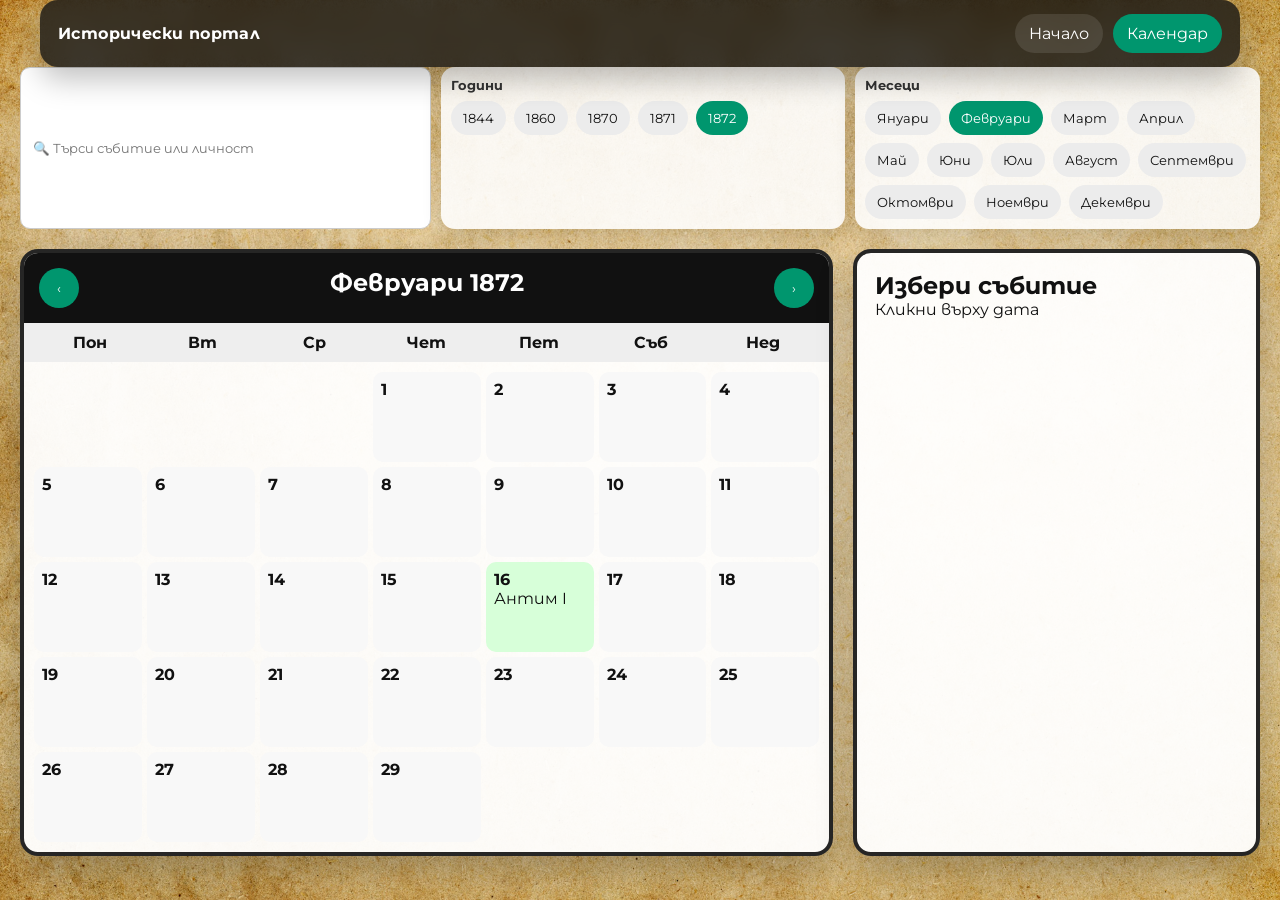
==== src/calendar.html @ 3c458ccd "Промени Остават да бъдат добавени в json останалата информация" ====
<!DOCTYPE html>
<html lang="bg">
<head>
<meta charset="UTF-8">
<meta name="viewport" content="width=device-width, initial-scale=1.0">

<title>Календар</title>

<link rel="stylesheet" href="style.css">
<link href="https://fonts.googleapis.com/css2?family=Montserrat:wght@400;600;700&display=swap" rel="stylesheet">
</head>

<body>

<header class="top-menu">
    <a class="brand" href="index.html">Исторически портал</a>

    <nav class="menu-links" aria-label="Основно меню">
        <a href="index.html">Начало</a>
        <a class="active" href="calendar.html">Календар</a>
    </nav>
</header>

<div class="container">

    <!-- CONTROLS -->
    <div class="controls">

        <input id="search" placeholder="🔍 Търси събитие или личност">

        <div class="filter-panel">
            <div class="filter-title">Години</div>
            <div class="chip-group" id="yearButtons"></div>
        </div>

        <div class="filter-panel">
            <div class="filter-title">Месеци</div>
            <div class="chip-group" id="monthButtons"></div>
        </div>

    </div>

    <!-- CALENDAR -->
    <section class="calendar">

        <div class="calendar-header">

            <button id="prev">‹</button>

            <h1 id="month"></h1>

            <button id="next">›</button>

        </div>

        <div class="weekdays">
            <div>Пон</div><div>Вт</div><div>Ср</div>
            <div>Чет</div><div>Пет</div><div>Съб</div><div>Нед</div>
        </div>

        <div class="days" id="days"></div>

    </section>

    <!-- INFO -->
    <aside class="info" id="infoBox">
        <h2>Избери събитие</h2>
        <p>Кликни върху дата</p>
    </aside>

</div>

<script src="script.js"></script>

</body>
</html>
---- src/style.css ----
*{
    margin:0;
    padding:0;
    box-sizing:border-box;
    font-family:"Montserrat",sans-serif;
}

body{
    min-height:100vh;
    background-image:url("wooden-floor-background.jpg");
    background-size:cover;
    background-position:center;
    background-repeat:no-repeat;
    background-attachment:fixed;
    color:#111;
}

/* HOME */

body.home{
    color:white;

    display:flex;
    flex-direction:column;
    justify-content:center;
    align-items:center;
    gap:28px;

    text-align:center;
    padding:24px;
}

.top-menu{
    width:min(1200px,100%);
    margin:0 auto;
    padding:14px 18px;
    border-radius:18px;
    display:flex;
    align-items:center;
    justify-content:space-between;
    gap:16px;
    background:rgba(17,17,17,0.78);
    color:white;
    backdrop-filter:blur(10px);
    box-shadow:0 12px 30px rgba(0,0,0,0.25);
}

.brand{
    color:inherit;
    text-decoration:none;
    font-weight:700;
    letter-spacing:0.4px;
}

.menu-links{
    display:flex;
    gap:10px;
    flex-wrap:wrap;
}

.menu-links a{
    color:white;
    text-decoration:none;
    padding:10px 14px;
    border-radius:999px;
    background:rgba(255,255,255,0.1);
}

.menu-links a.active{
    background:#00966E;
}

.hero{
    width:min(640px,100%);
    padding:44px 36px;
    border-radius:28px;
    background:rgba(17,17,17,0.66);
    backdrop-filter:blur(10px);
    box-shadow:0 20px 45px rgba(0,0,0,0.28);
}

.hero h1{
    font-size:clamp(32px,5vw,48px);
    line-height:1.1;
}

.hero p{
    opacity:0.7;
    margin:16px 0 30px;
    font-size:18px;
}

.btn{
    display:inline-block;
    padding:15px 25px;
    background:#00966E;
    color:white;

    border-radius:12px;
    text-decoration:none;

    font-size:18px;
}

/* BACKGROUND */

/* LAYOUT */

.container{
    width:min(1400px,100%);
    margin:auto;

    display:grid;
    grid-template-columns:2fr 1fr;
    gap:20px;

    padding:0 20px 20px;
}

/* CONTROLS */

.controls{
    grid-column:1 / -1;
    display:flex;
    gap:10px;
    flex-wrap:wrap;
    align-items:stretch;
}

.controls input{
    flex:1;
    padding:12px;
    border-radius:10px;
    border:1px solid #ccc;
    min-width:240px;
}

.filter-panel{
    flex:1;
    min-width:260px;
    background:rgba(255,255,255,0.88);
    border-radius:14px;
    padding:10px;
    box-shadow:0 8px 20px rgba(0,0,0,0.12);
}

.filter-title{
    font-size:13px;
    font-weight:700;
    margin-bottom:8px;
    color:#333;
}

.chip-group{
    display:flex;
    flex-wrap:wrap;
    gap:8px;
}

.chip{
    border:none;
    padding:9px 12px;
    border-radius:999px;
    background:#ececec;
    color:#111;
    cursor:pointer;
    transition:0.2s;
}

.chip:hover{
    transform:translateY(-1px);
    background:#e1e1e1;
}

.chip.active{
    background:#00966E;
    color:white;
}

/* CALENDAR */

.calendar{
    background:rgba(255,255,255,0.94);
    border:4px solid rgba(0,0,0,0.85);
    border-radius:18px;
    overflow:hidden;
    box-shadow:0 16px 36px rgba(0,0,0,0.24);
}

.calendar-header{
    background:#111;
    color:white;

    padding:15px;

    display:flex;
    justify-content:space-between;
}

.calendar-header button{
    width:40px;
    height:40px;
    border-radius:50%;

    border:none;
    background:#00966E;
    color:white;
}

/* WEEKDAYS */

.weekdays{
    display:grid;
    grid-template-columns:repeat(7,1fr);
    text-align:center;
    padding:10px;
    background:#eee;
    font-weight:bold;
}

/* DAYS */

.days{
    display:grid;
    grid-template-columns:repeat(7,1fr);
    gap:5px;
    padding:10px;
}

.day{
    min-height:90px;
    background:#f8f8f8;

    border-radius:10px;
    padding:8px;

    cursor:pointer;
}

.day:hover{
    background:#eaeaea;
}

/* EVENT COLORS */

.church{background:#d7ffd9;}
.politics{background:#dfe4ff;}
.education{background:#fff3d6;}

/* INFO */

.info{
    background:rgba(255,255,255,0.94);
    border:4px solid rgba(0,0,0,0.85);
    border-radius:18px;

    padding:18px;
    box-shadow:0 16px 36px rgba(0,0,0,0.24);
}

.info a{
    display:inline-block;
    margin-top:10px;
    color:white;
    background:#111;
    padding:10px 14px;
    border-radius:10px;
    text-decoration:none;
}

@media(max-width:900px){
    body.home{
        justify-content:flex-start;
    }

    .top-menu{
        flex-direction:column;
        align-items:flex-start;
    }

    .container{
        grid-template-columns:1fr;
        padding:0 12px 12px;
    }
}
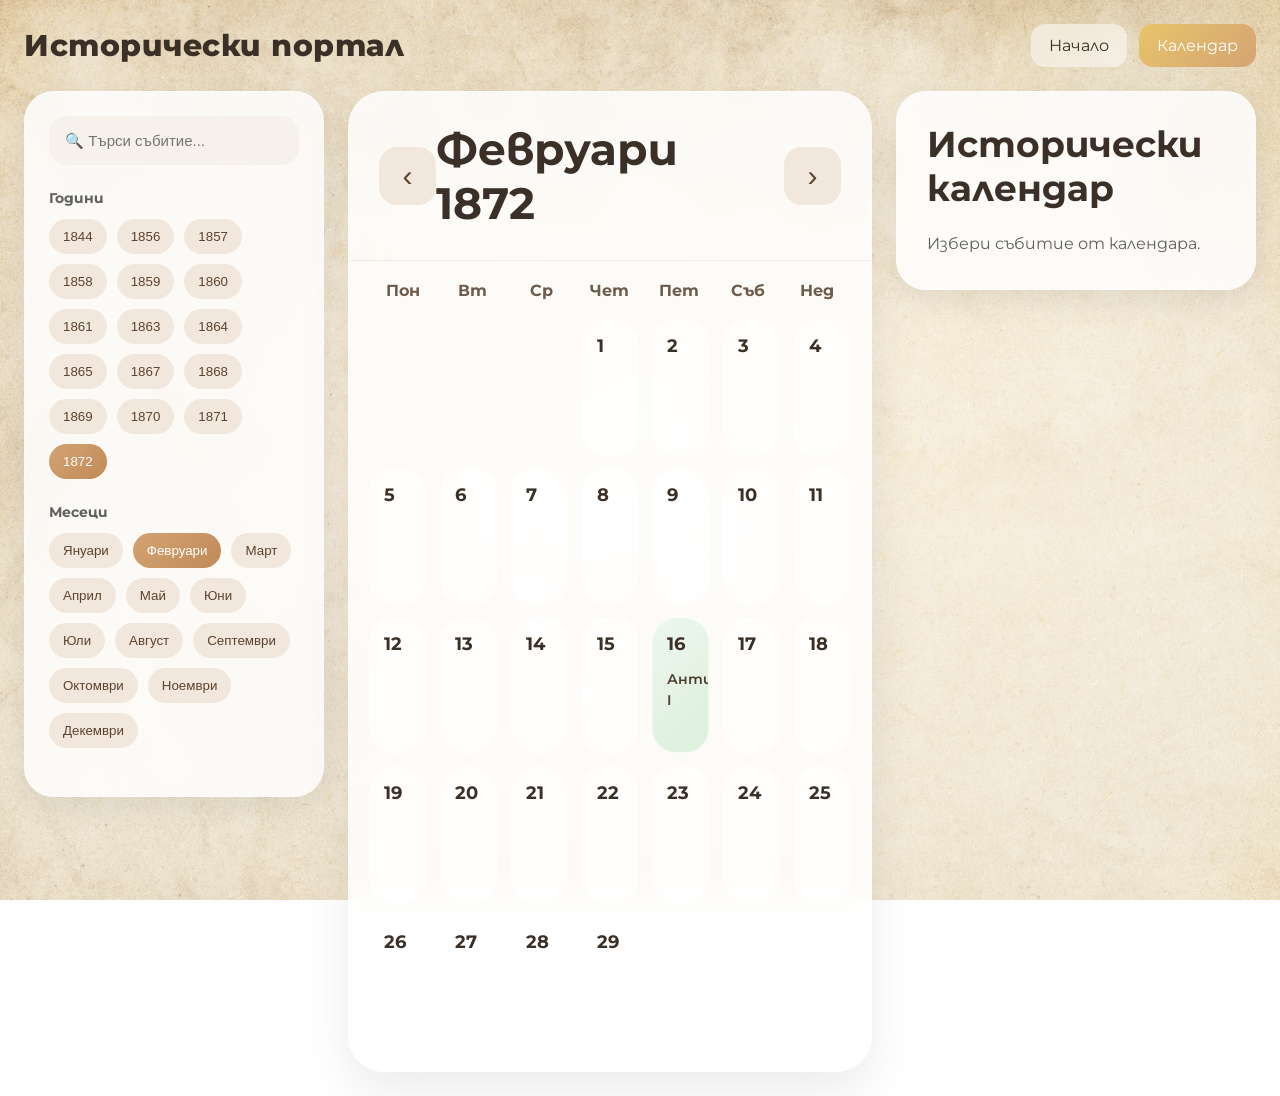
==== commit b8e852af: "промени промени" ====
--- a/src/calendar.html
+++ b/src/calendar.html
@@ -1,46 +1,82 @@
+<!-- =========================
+CALENDAR.HTML
+========================= -->
+
 <!DOCTYPE html>
 <html lang="bg">
+
 <head>
+
 <meta charset="UTF-8">
+
 <meta name="viewport" content="width=device-width, initial-scale=1.0">
 
-<title>Календар</title>
+<title>Исторически календар</title>
 
 <link rel="stylesheet" href="style.css">
-<link href="https://fonts.googleapis.com/css2?family=Montserrat:wght@400;600;700&display=swap" rel="stylesheet">
+
+<link href="https://fonts.googleapis.com/css2?family=Montserrat:wght@400;600;700;800&display=swap" rel="stylesheet">
+
 </head>
 
 <body>
 
 <header class="top-menu">
-    <a class="brand" href="index.html">Исторически портал</a>
 
-    <nav class="menu-links" aria-label="Основно меню">
-        <a href="index.html">Начало</a>
-        <a class="active" href="calendar.html">Календар</a>
+    <a class="brand" href="index.html">
+        Исторически портал
+    </a>
+
+    <nav class="menu-links">
+
+        <a href="index.html">
+            Начало
+        </a>
+
+        <a class="active" href="calendar.html">
+            Календар
+        </a>
+
     </nav>
+
 </header>
 
 <div class="container">
 
-    <!-- CONTROLS -->
-    <div class="controls">
+    <!-- SIDEBAR -->
 
-        <input id="search" placeholder="🔍 Търси събитие или личност">
+    <aside class="controls">
+
+        <input
+            type="text"
+            id="search"
+            placeholder="🔍 Търси събитие..."
+        >
 
         <div class="filter-panel">
-            <div class="filter-title">Години</div>
+
+            <div class="filter-title">
+                Години
+            </div>
+
             <div class="chip-group" id="yearButtons"></div>
+
         </div>
 
         <div class="filter-panel">
-            <div class="filter-title">Месеци</div>
+
+            <div class="filter-title">
+                Месеци
+            </div>
+
             <div class="chip-group" id="monthButtons"></div>
+
         </div>
 
-    </div>
+    </aside>
 
     <!-- CALENDAR -->
+
     <section class="calendar">
 
         <div class="calendar-header">
@@ -54,8 +90,15 @@
         </div>
 
         <div class="weekdays">
-            <div>Пон</div><div>Вт</div><div>Ср</div>
-            <div>Чет</div><div>Пет</div><div>Съб</div><div>Нед</div>
+
+            <div>Пон</div>
+            <div>Вт</div>
+            <div>Ср</div>
+            <div>Чет</div>
+            <div>Пет</div>
+            <div>Съб</div>
+            <div>Нед</div>
+
         </div>
 
         <div class="days" id="days"></div>
@@ -63,9 +106,17 @@
     </section>
 
     <!-- INFO -->
+
     <aside class="info" id="infoBox">
-        <h2>Избери събитие</h2>
-        <p>Кликни върху дата</p>
+
+        <h2>
+            Исторически календар
+        </h2>
+
+        <p>
+            Избери събитие от календара.
+        </p>
+
     </aside>
 
 </div>
@@ -73,4 +124,5 @@
 <script src="script.js"></script>
 
 </body>
+
 </html>
--- a/src/style.css
+++ b/src/style.css
@@ -1,285 +1,613 @@
+/* =========================
+STYLE.CSS
+LIGHT VERSION
+========================= */
+
 *{
     margin:0;
     padding:0;
     box-sizing:border-box;
+}
+
+:root{
+    --card:rgba(255,255,255,0.82);
+    --white:#ffffff;
+    --text:#2d2d2d;
+    --muted:#666;
+    --accent:#d4a373;
+    --accent2:#e9c46a;
+    --green:#7aa874;
+    --border:rgba(255,255,255,0.45);
+}
+
+body{
     font-family:"Montserrat",sans-serif;
-}
-
-body{
-    min-height:100vh;
+
     background-image:url("wooden-floor-background.jpg");
     background-size:cover;
     background-position:center;
     background-repeat:no-repeat;
     background-attachment:fixed;
-    color:#111;
-}
-
-/* HOME */
-
-body.home{
+
+    color:var(--text);
+
+    min-height:100vh;
+
+    position:relative;
+}
+
+/* LIGHT OVERLAY */
+
+body::before{
+    content:"";
+
+    position:fixed;
+
+    inset:0;
+
+    background:
+    linear-gradient(
+        rgba(255,255,255,0.55),
+        rgba(255,255,255,0.68)
+    );
+
+    z-index:-1;
+}
+
+/* NAVIGATION */
+
+.top-menu{
+    width:min(1400px,100%);
+    margin:auto;
+
+    padding:24px;
+
+    display:flex;
+    justify-content:space-between;
+    align-items:center;
+
+    gap:20px;
+}
+
+.brand{
+    color:#3b3027;
+
+    text-decoration:none;
+
+    font-size:30px;
+
+    font-weight:800;
+
+    letter-spacing:0.5px;
+}
+
+.menu-links{
+    display:flex;
+    gap:12px;
+}
+
+.menu-links a{
+    color:#3b3027;
+
+    text-decoration:none;
+
+    padding:12px 18px;
+
+    border-radius:14px;
+
+    background:rgba(255,255,255,0.5);
+
+    backdrop-filter:blur(10px);
+
+    transition:0.25s;
+}
+
+.menu-links a:hover{
+    background:rgba(255,255,255,0.75);
+}
+
+.menu-links a.active{
+    background:
+    linear-gradient(
+        135deg,
+        #e9c46a,
+        #d4a373
+    );
+
     color:white;
-
-    display:flex;
-    flex-direction:column;
-    justify-content:center;
-    align-items:center;
-    gap:28px;
-
-    text-align:center;
-    padding:24px;
-}
-
-.top-menu{
-    width:min(1200px,100%);
-    margin:0 auto;
-    padding:14px 18px;
-    border-radius:18px;
+}
+
+/* HERO */
+
+.hero{
+    width:min(1300px,100%);
+    margin:auto;
+
+    min-height:80vh;
+
     display:flex;
     align-items:center;
-    justify-content:space-between;
-    gap:16px;
-    background:rgba(17,17,17,0.78);
+    justify-content:center;
+
+    padding:40px;
+}
+
+.hero-content{
+    text-align:center;
+
+    background:rgba(255,255,255,0.72);
+
+    backdrop-filter:blur(12px);
+
+    border:1px solid rgba(255,255,255,0.5);
+
+    padding:60px;
+
+    border-radius:40px;
+
+    max-width:850px;
+
+    box-shadow:
+    0 20px 50px rgba(0,0,0,0.12);
+}
+
+.hero-tag{
+    display:inline-block;
+
+    margin-bottom:24px;
+
+    padding:12px 20px;
+
+    border-radius:999px;
+
+    background:rgba(255,255,255,0.75);
+
+    color:#5c4330;
+
+    font-size:14px;
+}
+
+.hero h1{
+    font-size:76px;
+
+    line-height:1.1;
+
+    margin-bottom:24px;
+
+    color:#3b3027;
+}
+
+.hero p{
+    font-size:22px;
+
+    line-height:1.8;
+
+    color:#5f5f5f;
+
+    max-width:700px;
+
+    margin:auto;
+}
+
+.hero-btn{
+    display:inline-block;
+
+    margin-top:40px;
+
+    padding:18px 32px;
+
+    border-radius:18px;
+
+    text-decoration:none;
+
+    font-weight:700;
+
+    background:
+    linear-gradient(
+        135deg,
+        #d4a373,
+        #c08a58
+    );
+
     color:white;
-    backdrop-filter:blur(10px);
-    box-shadow:0 12px 30px rgba(0,0,0,0.25);
-}
-
-.brand{
-    color:inherit;
-    text-decoration:none;
+
+    transition:0.25s;
+}
+
+.hero-btn:hover{
+    transform:translateY(-3px);
+}
+
+/* MAIN LAYOUT */
+
+.container{
+    width:min(1450px,100%);
+    margin:auto;
+
+    display:grid;
+
+    grid-template-columns:300px 1fr 360px;
+
+    gap:24px;
+
+    padding:0 24px 24px;
+}
+
+/* SIDEBAR */
+
+.controls{
+    background:var(--card);
+
+    border:1px solid var(--border);
+
+    backdrop-filter:blur(16px);
+
+    border-radius:30px;
+
+    padding:24px;
+
+    height:fit-content;
+
+    position:sticky;
+
+    top:20px;
+
+    box-shadow:
+    0 10px 30px rgba(0,0,0,0.08);
+}
+
+.controls input{
+    width:100%;
+
+    padding:16px;
+
+    border:none;
+
+    outline:none;
+
+    border-radius:18px;
+
+    background:#f6f1ea;
+
+    color:#333;
+
+    font-size:15px;
+
+    margin-bottom:24px;
+}
+
+.filter-title{
+    font-size:14px;
+
     font-weight:700;
-    letter-spacing:0.4px;
-}
-
-.menu-links{
-    display:flex;
-    gap:10px;
-    flex-wrap:wrap;
-}
-
-.menu-links a{
-    color:white;
-    text-decoration:none;
-    padding:10px 14px;
-    border-radius:999px;
-    background:rgba(255,255,255,0.1);
-}
-
-.menu-links a.active{
-    background:#00966E;
-}
-
-.hero{
-    width:min(640px,100%);
-    padding:44px 36px;
-    border-radius:28px;
-    background:rgba(17,17,17,0.66);
-    backdrop-filter:blur(10px);
-    box-shadow:0 20px 45px rgba(0,0,0,0.28);
-}
-
-.hero h1{
-    font-size:clamp(32px,5vw,48px);
-    line-height:1.1;
-}
-
-.hero p{
-    opacity:0.7;
-    margin:16px 0 30px;
-    font-size:18px;
-}
-
-.btn{
-    display:inline-block;
-    padding:15px 25px;
-    background:#00966E;
-    color:white;
-
-    border-radius:12px;
-    text-decoration:none;
-
-    font-size:18px;
-}
-
-/* BACKGROUND */
-
-/* LAYOUT */
-
-.container{
-    width:min(1400px,100%);
-    margin:auto;
-
-    display:grid;
-    grid-template-columns:2fr 1fr;
-    gap:20px;
-
-    padding:0 20px 20px;
-}
-
-/* CONTROLS */
-
-.controls{
-    grid-column:1 / -1;
-    display:flex;
-    gap:10px;
-    flex-wrap:wrap;
-    align-items:stretch;
-}
-
-.controls input{
-    flex:1;
-    padding:12px;
-    border-radius:10px;
-    border:1px solid #ccc;
-    min-width:240px;
-}
-
-.filter-panel{
-    flex:1;
-    min-width:260px;
-    background:rgba(255,255,255,0.88);
-    border-radius:14px;
-    padding:10px;
-    box-shadow:0 8px 20px rgba(0,0,0,0.12);
-}
-
-.filter-title{
-    font-size:13px;
-    font-weight:700;
-    margin-bottom:8px;
-    color:#333;
+
+    color:#5f5f5f;
+
+    margin-bottom:12px;
 }
 
 .chip-group{
     display:flex;
     flex-wrap:wrap;
-    gap:8px;
+    gap:10px;
+
+    margin-bottom:24px;
 }
 
 .chip{
     border:none;
-    padding:9px 12px;
+
+    padding:10px 14px;
+
     border-radius:999px;
-    background:#ececec;
-    color:#111;
+
+    background:#f2e7dc;
+
+    color:#5c4330;
+
     cursor:pointer;
+
     transition:0.2s;
 }
 
 .chip:hover{
-    transform:translateY(-1px);
-    background:#e1e1e1;
+    transform:translateY(-2px);
+
+    background:#ead7c4;
 }
 
 .chip.active{
-    background:#00966E;
+    background:
+    linear-gradient(
+        135deg,
+        #d4a373,
+        #c08a58
+    );
+
     color:white;
 }
 
 /* CALENDAR */
 
 .calendar{
-    background:rgba(255,255,255,0.94);
-    border:4px solid rgba(0,0,0,0.85);
-    border-radius:18px;
+    background:var(--card);
+
+    border-radius:36px;
+
     overflow:hidden;
-    box-shadow:0 16px 36px rgba(0,0,0,0.24);
+
+    border:1px solid var(--border);
+
+    backdrop-filter:blur(16px);
+
+    box-shadow:
+    0 20px 50px rgba(0,0,0,0.08);
 }
 
 .calendar-header{
-    background:#111;
-    color:white;
-
-    padding:15px;
+    padding:30px;
 
     display:flex;
     justify-content:space-between;
+    align-items:center;
+
+    border-bottom:1px solid rgba(0,0,0,0.05);
+}
+
+.calendar-header h1{
+    font-size:44px;
+
+    color:#3b3027;
 }
 
 .calendar-header button{
-    width:40px;
-    height:40px;
-    border-radius:50%;
+    width:58px;
+    height:58px;
 
     border:none;
-    background:#00966E;
-    color:white;
+
+    border-radius:18px;
+
+    background:#f2e7dc;
+
+    color:#5c4330;
+
+    font-size:30px;
+
+    cursor:pointer;
+
+    transition:0.2s;
+}
+
+.calendar-header button:hover{
+    background:#ead7c4;
 }
 
 /* WEEKDAYS */
 
 .weekdays{
     display:grid;
+
     grid-template-columns:repeat(7,1fr);
+
+    padding:20px;
+
+    color:#6d5b4b;
+
+    font-weight:700;
+
     text-align:center;
-    padding:10px;
-    background:#eee;
-    font-weight:bold;
 }
 
 /* DAYS */
 
 .days{
     display:grid;
+
     grid-template-columns:repeat(7,1fr);
-    gap:5px;
-    padding:10px;
+
+    gap:14px;
+
+    padding:0 20px 20px;
 }
 
 .day{
-    min-height:90px;
-    background:#f8f8f8;
-
-    border-radius:10px;
-    padding:8px;
-
-    cursor:pointer;
+    min-height:135px;
+
+    background:rgba(255,255,255,0.72);
+
+    border-radius:24px;
+
+    padding:14px;
+
+    transition:0.25s;
+
+    position:relative;
+
+    overflow:hidden;
+
+    border:1px solid rgba(255,255,255,0.4);
 }
 
 .day:hover{
-    background:#eaeaea;
+    transform:translateY(-4px);
+
+    box-shadow:
+    0 10px 25px rgba(0,0,0,0.08);
+}
+
+.day b{
+    font-size:18px;
+
+    color:#3b3027;
+}
+
+.day[aria-disabled="true"]{
+    background:transparent;
+    border:none;
+}
+
+.event-title{
+    margin-top:14px;
+
+    font-size:14px;
+
+    line-height:1.5;
+
+    font-weight:600;
+
+    color:#4d3b2d;
 }
 
 /* EVENT COLORS */
 
-.church{background:#d7ffd9;}
-.politics{background:#dfe4ff;}
-.education{background:#fff3d6;}
-
-/* INFO */
+.church{
+    background:
+    linear-gradient(
+        135deg,
+        #edf7ed,
+        #dcefdc
+    );
+}
+
+.education{
+    background:
+    linear-gradient(
+        135deg,
+        #fff5df,
+        #fce8bc
+    );
+}
+
+.politics{
+    background:
+    linear-gradient(
+        135deg,
+        #eef4ff,
+        #dbe9ff
+    );
+}
+
+/* INFO PANEL */
 
 .info{
-    background:rgba(255,255,255,0.94);
-    border:4px solid rgba(0,0,0,0.85);
-    border-radius:18px;
-
-    padding:18px;
-    box-shadow:0 16px 36px rgba(0,0,0,0.24);
+    background:var(--card);
+
+    border-radius:30px;
+
+    border:1px solid var(--border);
+
+    backdrop-filter:blur(16px);
+
+    padding:30px;
+
+    height:fit-content;
+
+    position:sticky;
+
+    top:20px;
+
+    box-shadow:
+    0 10px 30px rgba(0,0,0,0.08);
+}
+
+.info h2{
+    font-size:36px;
+
+    margin-bottom:20px;
+
+    color:#3b3027;
+}
+
+.info p{
+    line-height:1.8;
+
+    color:#5f5f5f;
+}
+
+.info hr{
+    margin:22px 0;
+
+    border:none;
+
+    border-top:1px solid rgba(0,0,0,0.08);
 }
 
 .info a{
     display:inline-block;
-    margin-top:10px;
+
+    margin-top:18px;
+
+    padding:14px 20px;
+
+    border-radius:16px;
+
+    text-decoration:none;
+
     color:white;
-    background:#111;
-    padding:10px 14px;
-    border-radius:10px;
-    text-decoration:none;
-}
-
-@media(max-width:900px){
-    body.home{
-        justify-content:flex-start;
-    }
+
+    font-weight:700;
+
+    background:
+    linear-gradient(
+        135deg,
+        #d4a373,
+        #c08a58
+    );
+}
+
+/* MOBILE */
+
+@media(max-width:1200px){
+
+    .container{
+        grid-template-columns:1fr;
+    }
+
+    .controls,
+    .info{
+        position:relative;
+        top:auto;
+    }
+}
+
+@media(max-width:700px){
 
     .top-menu{
         flex-direction:column;
         align-items:flex-start;
     }
 
-    .container{
-        grid-template-columns:1fr;
-        padding:0 12px 12px;
+    .hero-content{
+        padding:40px 24px;
+    }
+
+    .hero h1{
+        font-size:46px;
+    }
+
+    .hero p{
+        font-size:18px;
+    }
+
+    .calendar-header h1{
+        font-size:30px;
+    }
+
+    .days{
+        gap:8px;
+    }
+
+    .day{
+        min-height:90px;
+        padding:8px;
+    }
+
+    .event-title{
+        font-size:11px;
+    }
+
+    .weekdays{
+        font-size:12px;
     }
 }
